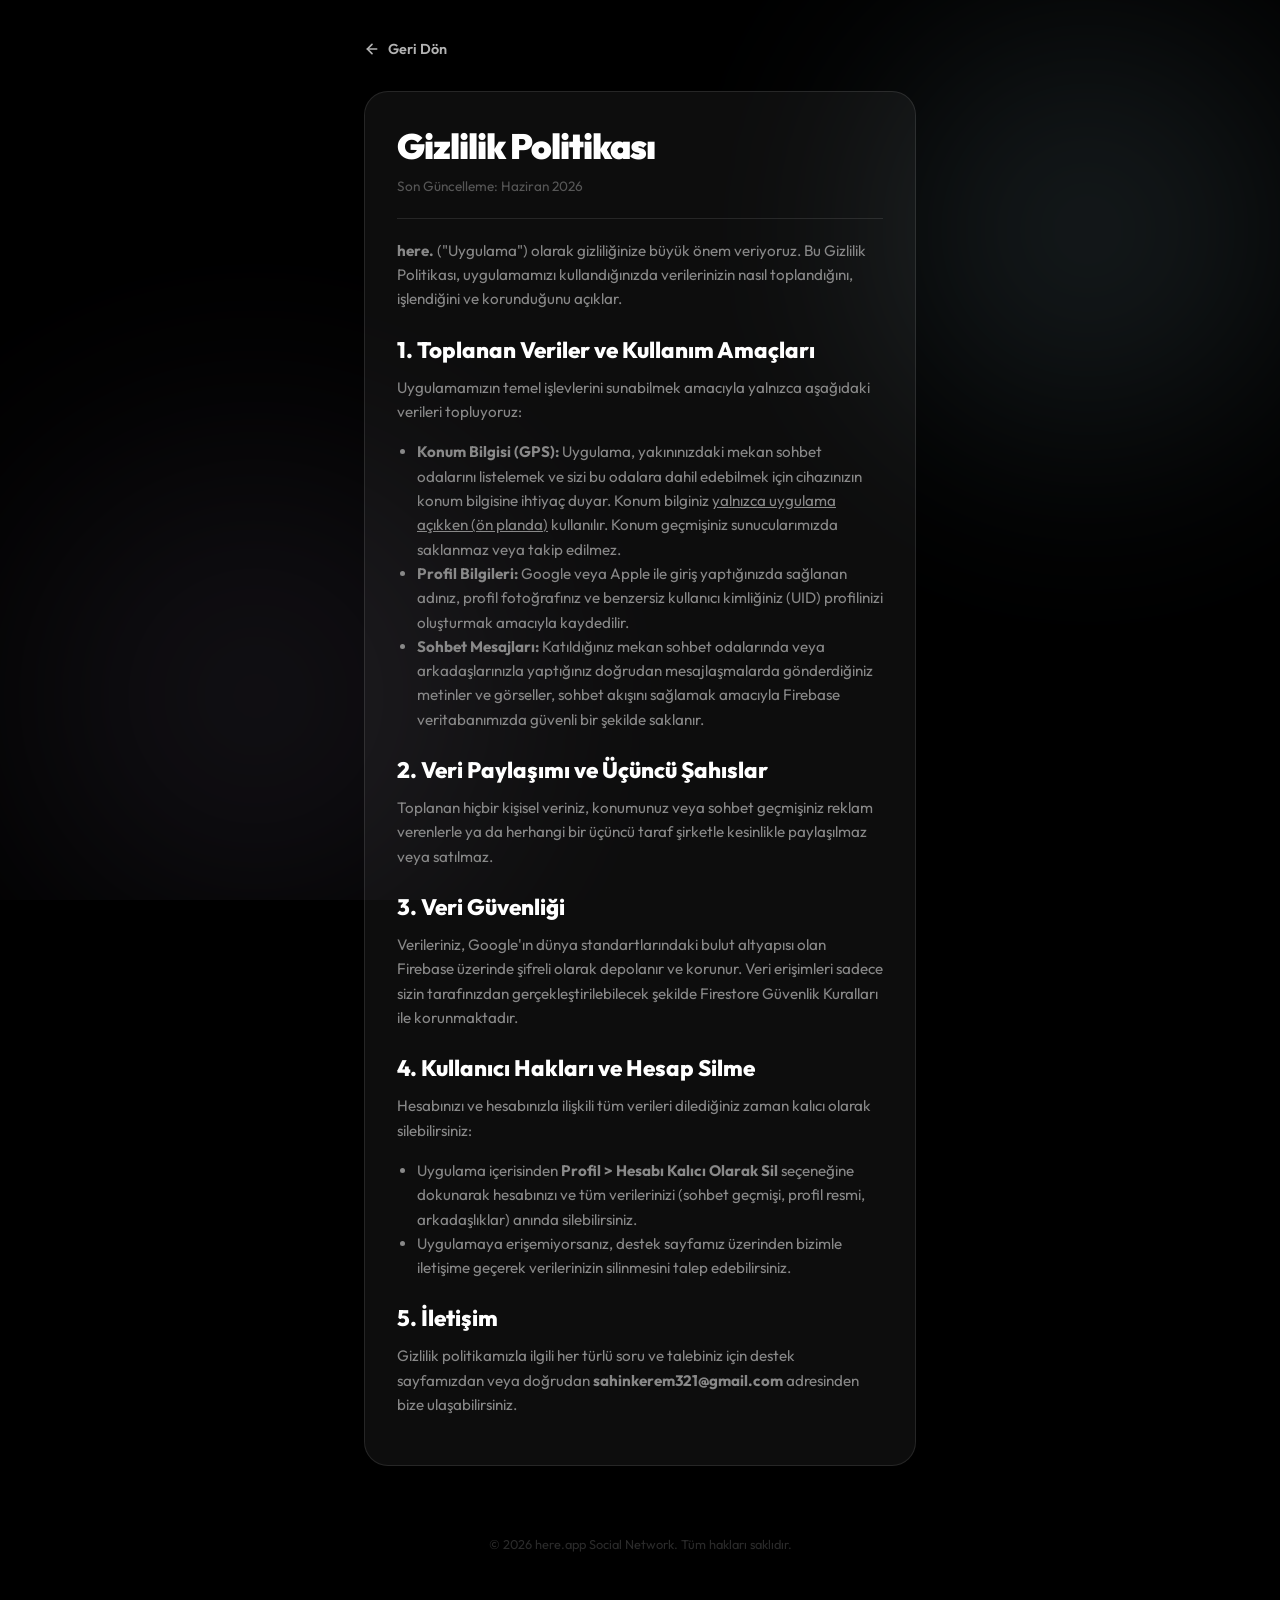
==== privacy.html @ b31e8ee5 "Add privacy and support pages for App Store submission" ====
<!DOCTYPE html>
<html lang="tr">
<head>
  <meta charset="UTF-8">
  <meta name="viewport" content="width=device-width, initial-scale=1.0">
  <title>here. - Gizlilik Politikası</title>
  <link rel="stylesheet" href="style.css">
  <link href="https://fonts.googleapis.com/css2?family=Outfit:wght@400;600;800;900&display=swap" rel="stylesheet">
  <style>
    .privacy-container {
      max-width: 600px !important;
      margin: 0 auto;
      padding: 40px 24px;
    }
    .privacy-content {
      background: var(--card-bg);
      border: 1px solid var(--card-border);
      padding: 32px;
      border-radius: 24px;
      margin-top: 30px;
      text-align: left;
    }
    .privacy-content h2 {
      font-size: 1.4rem;
      font-weight: 800;
      margin-top: 24px;
      margin-bottom: 12px;
      color: var(--text-white);
    }
    .privacy-content p {
      font-size: 0.95rem;
      color: var(--text-muted);
      line-height: 1.6;
      margin-bottom: 16px;
    }
    .privacy-content ul {
      margin-left: 20px;
      margin-bottom: 16px;
      color: var(--text-muted);
      font-size: 0.95rem;
      line-height: 1.6;
    }
    .back-btn {
      display: inline-flex;
      align-items: center;
      gap: 8px;
      color: var(--text-white);
      text-decoration: none;
      font-weight: 600;
      font-size: 0.9rem;
      opacity: 0.7;
      transition: opacity 0.2s;
    }
    .back-btn:hover {
      opacity: 1;
    }
  </style>
</head>
<body>
  
  <div class="background-effects">
    <div class="blob blob-1"></div>
    <div class="blob blob-2"></div>
  </div>

  <div class="container privacy-container">
    <div class="header">
      <a href="index.html" class="back-btn">
        <svg xmlns="http://www.w3.org/2000/svg" width="16" height="16" viewBox="0 0 24 24" fill="none" stroke="currentColor" stroke-width="2.5" stroke-linecap="round" stroke-linejoin="round"><line x1="19" y1="12" x2="5" y2="12"></line><polyline points="12 19 5 12 12 5"></polyline></svg>
        Geri Dön
      </a>
    </div>

    <div class="privacy-content">
      <h1 style="font-size: 2.2rem; font-weight: 900; margin-bottom: 8px; letter-spacing: -1px;">Gizlilik Politikası</h1>
      <p style="font-size: 0.85rem; opacity: 0.6;">Son Güncelleme: Haziran 2026</p>
      
      <hr style="border: 0; border-top: 1px solid var(--card-border); margin: 20px 0;">

      <p><strong>here.</strong> ("Uygulama") olarak gizliliğinize büyük önem veriyoruz. Bu Gizlilik Politikası, uygulamamızı kullandığınızda verilerinizin nasıl toplandığını, işlendiğini ve korunduğunu açıklar.</p>

      <h2>1. Toplanan Veriler ve Kullanım Amaçları</h2>
      <p>Uygulamamızın temel işlevlerini sunabilmek amacıyla yalnızca aşağıdaki verileri topluyoruz:</p>
      <ul>
        <li><strong>Konum Bilgisi (GPS):</strong> Uygulama, yakınınızdaki mekan sohbet odalarını listelemek ve sizi bu odalara dahil edebilmek için cihazınızın konum bilgisine ihtiyaç duyar. Konum bilginiz <u>yalnızca uygulama açıkken (ön planda)</u> kullanılır. Konum geçmişiniz sunucularımızda saklanmaz veya takip edilmez.</li>
        <li><strong>Profil Bilgileri:</strong> Google veya Apple ile giriş yaptığınızda sağlanan adınız, profil fotoğrafınız ve benzersiz kullanıcı kimliğiniz (UID) profilinizi oluşturmak amacıyla kaydedilir.</li>
        <li><strong>Sohbet Mesajları:</strong> Katıldığınız mekan sohbet odalarında veya arkadaşlarınızla yaptığınız doğrudan mesajlaşmalarda gönderdiğiniz metinler ve görseller, sohbet akışını sağlamak amacıyla Firebase veritabanımızda güvenli bir şekilde saklanır.</li>
      </ul>

      <h2>2. Veri Paylaşımı ve Üçüncü Şahıslar</h2>
      <p>Toplanan hiçbir kişisel veriniz, konumunuz veya sohbet geçmişiniz reklam verenlerle ya da herhangi bir üçüncü taraf şirketle kesinlikle paylaşılmaz veya satılmaz.</p>

      <h2>3. Veri Güvenliği</h2>
      <p>Verileriniz, Google'ın dünya standartlarındaki bulut altyapısı olan Firebase üzerinde şifreli olarak depolanır ve korunur. Veri erişimleri sadece sizin tarafınızdan gerçekleştirilebilecek şekilde Firestore Güvenlik Kuralları ile korunmaktadır.</p>

      <h2>4. Kullanıcı Hakları ve Hesap Silme</h2>
      <p>Hesabınızı ve hesabınızla ilişkili tüm verileri dilediğiniz zaman kalıcı olarak silebilirsiniz:</p>
      <ul>
        <li>Uygulama içerisinden <strong>Profil > Hesabı Kalıcı Olarak Sil</strong> seçeneğine dokunarak hesabınızı ve tüm verilerinizi (sohbet geçmişi, profil resmi, arkadaşlıklar) anında silebilirsiniz.</li>
        <li>Uygulamaya erişemiyorsanız, destek sayfamız üzerinden bizimle iletişime geçerek verilerinizin silinmesini talep edebilirsiniz.</li>
      </ul>

      <h2>5. İletişim</h2>
      <p>Gizlilik politikamızla ilgili her türlü soru ve talebiniz için destek sayfamızdan veya doğrudan <strong>sahinkerem321@gmail.com</strong> adresinden bize ulaşabilirsiniz.</p>
    </div>

    <div class="footer" style="margin-top: 40px; text-align: center; opacity: 0.5; font-size: 0.8rem;">
      © 2026 here.app Social Network. Tüm hakları saklıdır.
    </div>
  </div>

</body>
</html>
---- style.css ----
:root {
  --bg-dark: #000000;
  --text-main: #b6e3f4;
  --text-white: #ffffff;
  --text-muted: #888888;
  --card-bg: rgba(255, 255, 255, 0.05);
  --card-border: rgba(255, 255, 255, 0.1);
}

* {
  margin: 0;
  padding: 0;
  box-sizing: border-box;
  font-family: 'Outfit', sans-serif;
}

body {
  background-color: var(--bg-dark);
  color: var(--text-white);
  min-height: 100vh;
  display: flex;
  flex-direction: column;
  align-items: center;
  justify-content: center;
  overflow-x: hidden;
  position: relative;
}

/* Background Effects */
.background-effects {
  position: fixed;
  top: 0;
  left: 0;
  width: 100vw;
  height: 100vh;
  z-index: -1;
  overflow: hidden;
  pointer-events: none;
}

.blob {
  position: absolute;
  filter: blur(100px);
  opacity: 0.4;
  animation: float 20s infinite ease-in-out;
}

.blob-1 {
  top: -10%;
  right: -10%;
  width: 50vw;
  height: 50vw;
  background: radial-gradient(circle, rgba(182, 227, 244, 0.4) 0%, rgba(0,0,0,0) 70%);
}

.blob-2 {
  bottom: -20%;
  left: -10%;
  width: 60vw;
  height: 60vw;
  background: radial-gradient(circle, rgba(192, 174, 222, 0.3) 0%, rgba(0,0,0,0) 70%);
  animation-delay: -10s;
}

@keyframes float {
  0% { transform: translate(0, 0) scale(1); }
  50% { transform: translate(-5%, 5%) scale(1.1); }
  100% { transform: translate(0, 0) scale(1); }
}

.container {
  width: 100%;
  max-width: 500px;
  padding: 40px 24px;
  display: flex;
  flex-direction: column;
  min-height: 100vh;
}

/* Branding */
.brand {
  text-align: center;
  margin-bottom: 60px;
  padding-top: 20px;
}

.brand h1 {
  font-size: 3.5rem;
  font-weight: 900;
  letter-spacing: -2px;
  line-height: 1;
}

.brand .dot {
  color: var(--text-white);
}

/* Content */
.content {
  flex: 1;
  display: flex;
  flex-direction: column;
  justify-content: center;
}

.fade-in {
  animation: fadeInDown 1s cubic-bezier(0.16, 1, 0.3, 1) forwards;
  opacity: 0;
  transform: translateY(20px);
}

@keyframes fadeInDown {
  to {
    opacity: 1;
    transform: translateY(0);
  }
}

.hero-title {
  font-size: 2.2rem;
  font-weight: 800;
  line-height: 1.2;
  margin-bottom: 20px;
  letter-spacing: -1px;
}

.description {
  font-size: 1.15rem;
  color: var(--text-muted);
  line-height: 1.7;
  margin-bottom: 40px;
  font-weight: 400;
}

.locations-modern {
  display: flex;
  flex-direction: column;
  gap: 8px;
  margin-bottom: 48px;
  background: var(--card-bg);
  border: 1px solid var(--card-border);
  padding: 16px 20px;
  border-radius: 16px;
  width: fit-content;
}

.locations-label {
  display: flex;
  align-items: center;
  gap: 6px;
  font-size: 0.7rem;
  font-weight: 800;
  letter-spacing: 1px;
  color: var(--text-main);
}

.locations-cities {
  font-size: 0.95rem;
  font-weight: 600;
  color: rgba(255, 255, 255, 0.9);
  letter-spacing: 0.5px;
}

.pulse-dot {
  width: 6px;
  height: 6px;
  background: var(--text-main);
  border-radius: 50%;
  display: inline-block;
  box-shadow: 0 0 8px var(--text-main);
  animation: pulse 2s infinite;
}

@keyframes pulse {
  0% { opacity: 1; transform: scale(1); }
  50% { opacity: 0.5; transform: scale(1.5); }
  100% { opacity: 1; transform: scale(1); }
}

/* Form */
.form-container {
  background: rgba(20, 20, 20, 0.4);
  backdrop-filter: blur(20px);
  -webkit-backdrop-filter: blur(20px);
  border: 1px solid var(--card-border);
  border-radius: 24px;
  padding: 32px 24px;
  box-shadow: 0 30px 60px rgba(0,0,0,0.5);
}

.form-title {
  font-size: 1.3rem;
  font-weight: 700;
  margin-bottom: 8px;
}

.form-subtitle {
  font-size: 0.9rem;
  color: var(--text-muted);
  margin-bottom: 24px;
  line-height: 1.4;
}

.input-group {
  display: flex;
  flex-direction: column;
  gap: 12px;
}

input[type="email"] {
  width: 100%;
  padding: 16px 20px;
  background: rgba(255, 255, 255, 0.05);
  border: 1px solid rgba(255, 255, 255, 0.1);
  border-radius: 16px;
  color: white;
  font-size: 1rem;
  outline: none;
  transition: all 0.3s ease;
}

input[type="email"]:focus {
  border-color: var(--text-main);
  background: rgba(255, 255, 255, 0.08);
}

button {
  width: 100%;
  padding: 16px;
  background: var(--text-main);
  color: black;
  border: none;
  border-radius: 16px;
  font-size: 1rem;
  font-weight: 800;
  cursor: pointer;
  display: flex;
  align-items: center;
  justify-content: center;
  gap: 8px;
  transition: all 0.2s ease;
}

button:active {
  transform: scale(0.98);
}

button:disabled {
  opacity: 0.7;
  cursor: not-allowed;
}

#status-message {
  margin-top: 16px;
  font-size: 0.9rem;
  text-align: center;
  font-weight: 600;
  min-height: 20px;
}

.success-msg { color: #86efac; }
.error-msg { color: #fca5a5; }

.footer {
  text-align: center;
  padding: 30px 0 10px;
  font-size: 0.8rem;
  color: #555;
  display: flex;
  flex-direction: column;
  align-items: center;
  gap: 16px;
}

.social-links {
  display: flex;
  justify-content: center;
  margin-top: 10px;
}

.social-icon {
  display: inline-flex;
  align-items: center;
  justify-content: center;
  gap: 8px;
  color: #ffffff;
  text-decoration: none;
  font-size: 1.05rem;
  font-weight: 600;
  opacity: 0.95;
  letter-spacing: 0.5px;
  transition: all 0.3s ease;
  text-shadow: 0 0 10px rgba(255,255,255,0.2);
}

.social-icon svg {
  margin-top: -1px; /* Optik asimetriyi düzeltir */
}

.social-icon:hover {
  opacity: 1;
  transform: translateY(-2px);
  text-shadow: 0 0 15px rgba(255, 255, 255, 0.6);
  color: var(--text-main);
}

@media (min-width: 600px) {
  .input-group {
    flex-direction: row;
  }
  input[type="email"] {
    margin-bottom: 0;
  }
  button {
    width: auto;
    padding: 0 24px;
  }
}
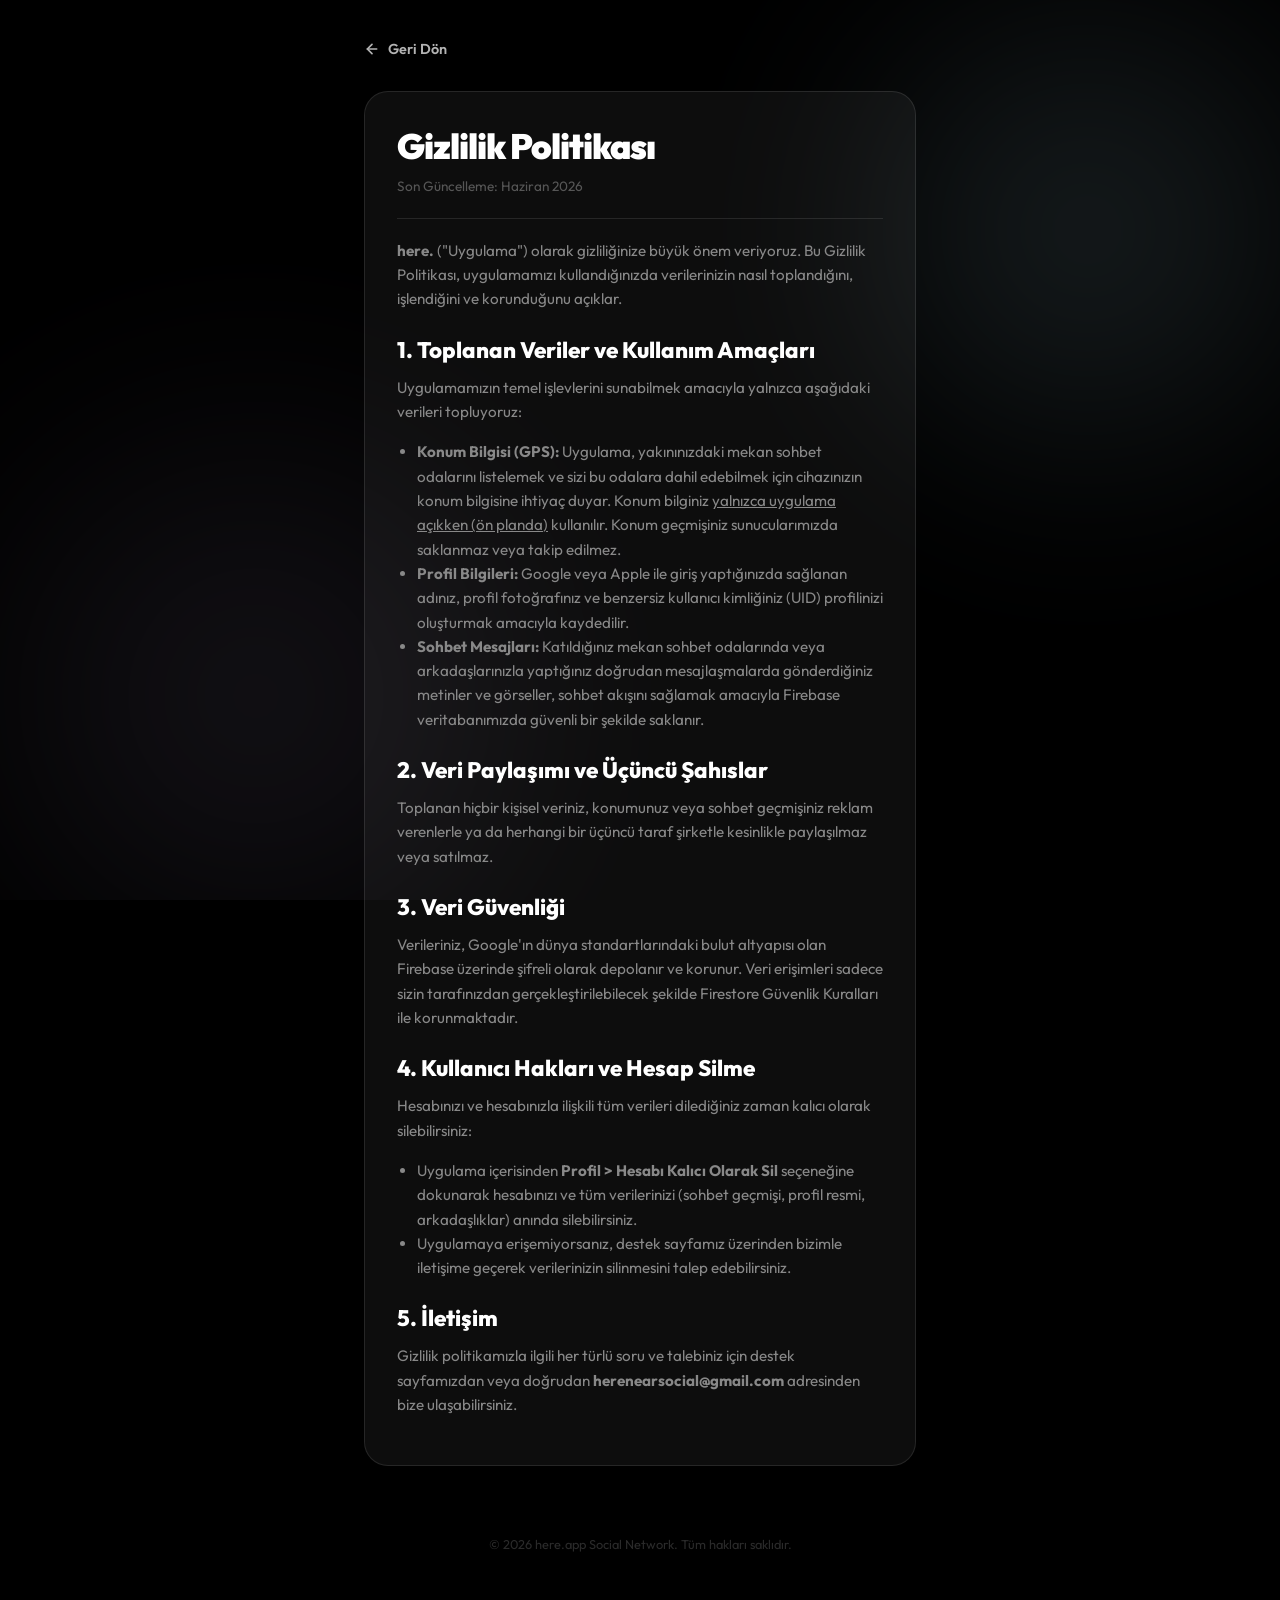
==== commit 09589490: "Update support and contact email address" ====
--- a/privacy.html
+++ b/privacy.html
@@ -101,7 +101,7 @@
       </ul>
 
       <h2>5. İletişim</h2>
-      <p>Gizlilik politikamızla ilgili her türlü soru ve talebiniz için destek sayfamızdan veya doğrudan <strong>sahinkerem321@gmail.com</strong> adresinden bize ulaşabilirsiniz.</p>
+      <p>Gizlilik politikamızla ilgili her türlü soru ve talebiniz için destek sayfamızdan veya doğrudan <strong>herenearsocial@gmail.com</strong> adresinden bize ulaşabilirsiniz.</p>
     </div>
 
     <div class="footer" style="margin-top: 40px; text-align: center; opacity: 0.5; font-size: 0.8rem;">
